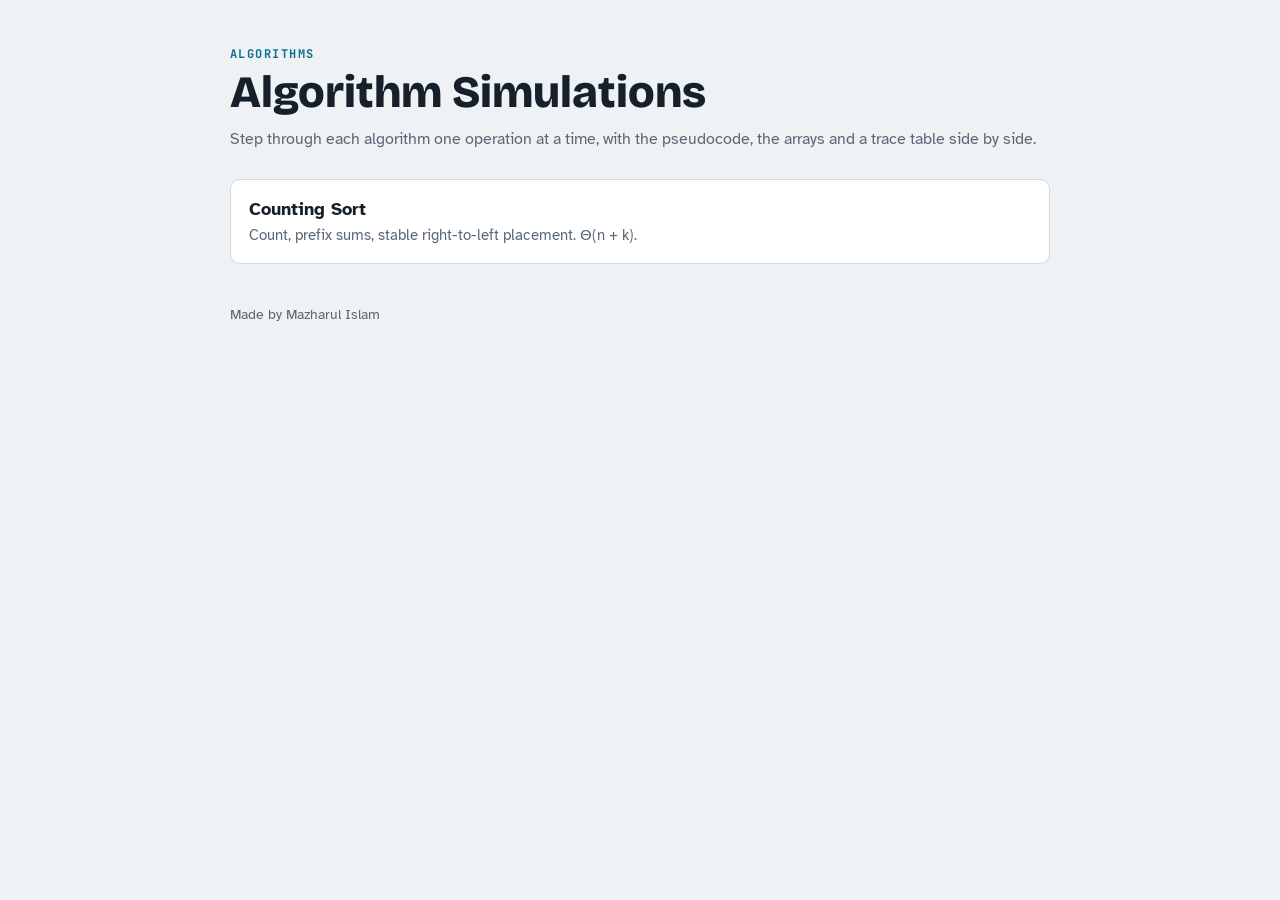
==== index.html @ f544e9cc "Add counting sort simulation" ====
<!doctype html>
<html lang="en">
<head>
<meta charset="utf-8">
<meta name="viewport" content="width=device-width, initial-scale=1">
<title>Algorithm Simulations</title>
<meta name="description" content="Interactive step-by-step simulations of algorithms by Mazharul Islam.">
<link rel="stylesheet" href="https://fonts.googleapis.com/css2?family=Atkinson+Hyperlegible:wght@400;700&family=Bricolage+Grotesque:opsz,wght@12..96,800&family=JetBrains+Mono:wght@700&display=swap">
<style>
:root{--bg:#eef2f5;--surface:#fff;--ink:#16202a;--muted:#5a6876;--line:#d3dbe3;--accent:#0a6f8c;color-scheme:light}
@media (prefers-color-scheme:dark){:root{--bg:#0e1318;--surface:#17202a;--ink:#e4ebf2;--muted:#93a2b1;--line:#2b3845;--accent:#4cb8d8;color-scheme:dark}}
*{box-sizing:border-box}
body{margin:0;background:var(--bg);color:var(--ink);font:16px/1.5 "Atkinson Hyperlegible",system-ui,sans-serif;padding:0 16px}
main{max-width:820px;margin:0 auto;padding-block:48px}
.eyebrow{font:700 .75rem/1 "JetBrains Mono",monospace;letter-spacing:.12em;text-transform:uppercase;color:var(--accent);margin:0 0 8px}
h1{font:800 clamp(2rem,5vw,2.8rem)/1.1 "Bricolage Grotesque",system-ui,sans-serif;margin:0}
p.lede{color:var(--muted);margin:10px 0 28px}
ul{list-style:none;margin:0;padding:0;display:grid;gap:12px}
a.sim{display:block;padding:16px 18px;border:1px solid var(--line);border-radius:10px;background:var(--surface);color:inherit;text-decoration:none}
a.sim:hover,a.sim:focus-visible{border-color:var(--accent)}
a.sim b{display:block;font-size:1.1rem}
a.sim span{color:var(--muted);font-size:.93rem}
footer{color:var(--muted);font-size:.88rem;margin-top:40px}
</style>
</head>
<body>
<main>
  <p class="eyebrow">Algorithms</p>
  <h1>Algorithm Simulations</h1>
  <p class="lede">Step through each algorithm one operation at a time, with the pseudocode, the arrays and a trace table side by side.</p>
  <ul>
    <li><a class="sim" href="counting-sort/"><b>Counting Sort</b><span>Count, prefix sums, stable right-to-left placement. Θ(n + k).</span></a></li>
  </ul>
  <footer>Made by Mazharul Islam</footer>
</main>
</body>
</html>
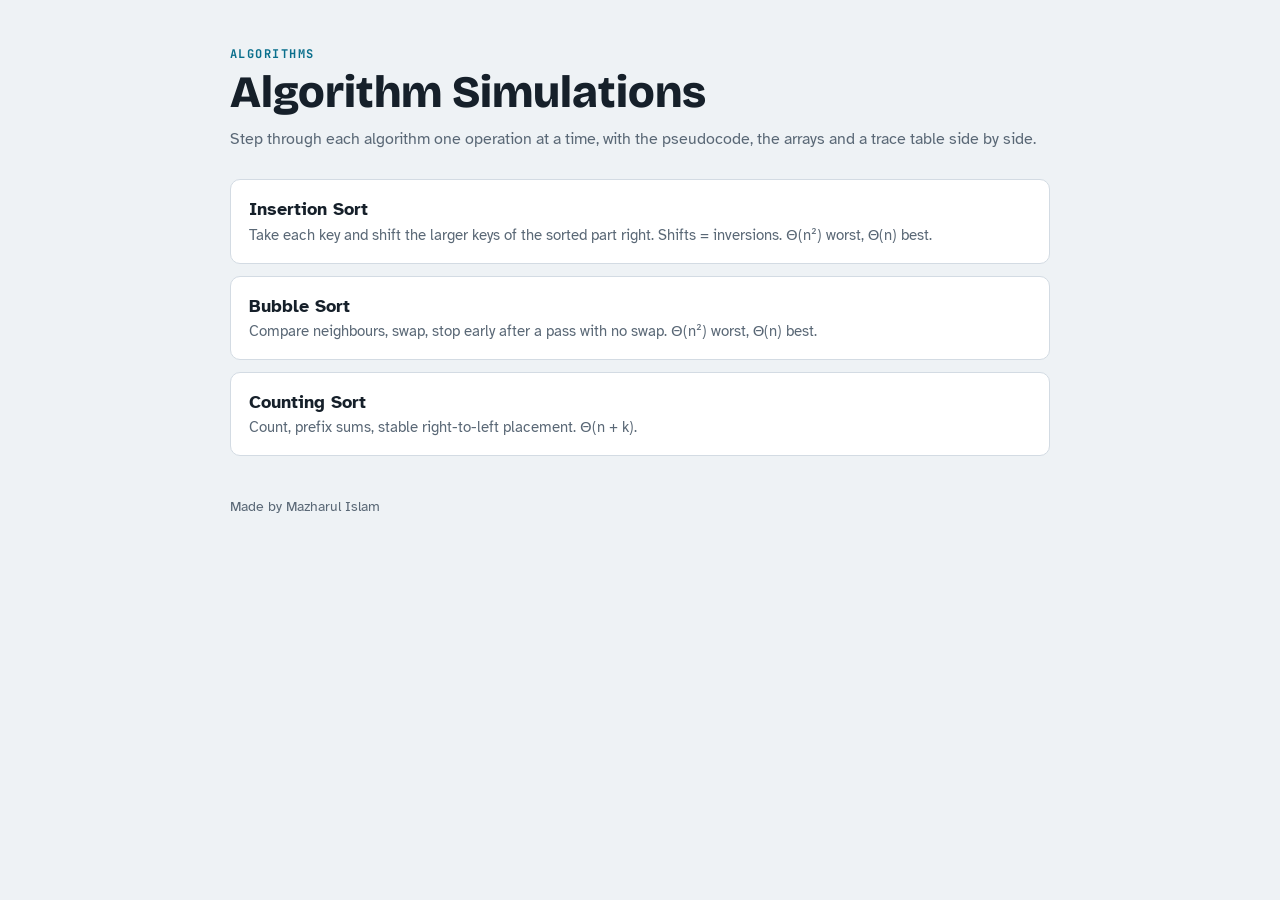
==== commit 17991b51: "Add insertion sort and bubble sort simulations; shared player and styles; fix array cell alignment" ====
--- a/index.html
+++ b/index.html
@@ -29,6 +29,8 @@
   <h1>Algorithm Simulations</h1>
   <p class="lede">Step through each algorithm one operation at a time, with the pseudocode, the arrays and a trace table side by side.</p>
   <ul>
+    <li><a class="sim" href="insertion-sort/"><b>Insertion Sort</b><span>Take each key and shift the larger keys of the sorted part right. Shifts = inversions. Θ(n²) worst, Θ(n) best.</span></a></li>
+    <li><a class="sim" href="bubble-sort/"><b>Bubble Sort</b><span>Compare neighbours, swap, stop early after a pass with no swap. Θ(n²) worst, Θ(n) best.</span></a></li>
     <li><a class="sim" href="counting-sort/"><b>Counting Sort</b><span>Count, prefix sums, stable right-to-left placement. Θ(n + k).</span></a></li>
   </ul>
   <footer>Made by Mazharul Islam</footer>
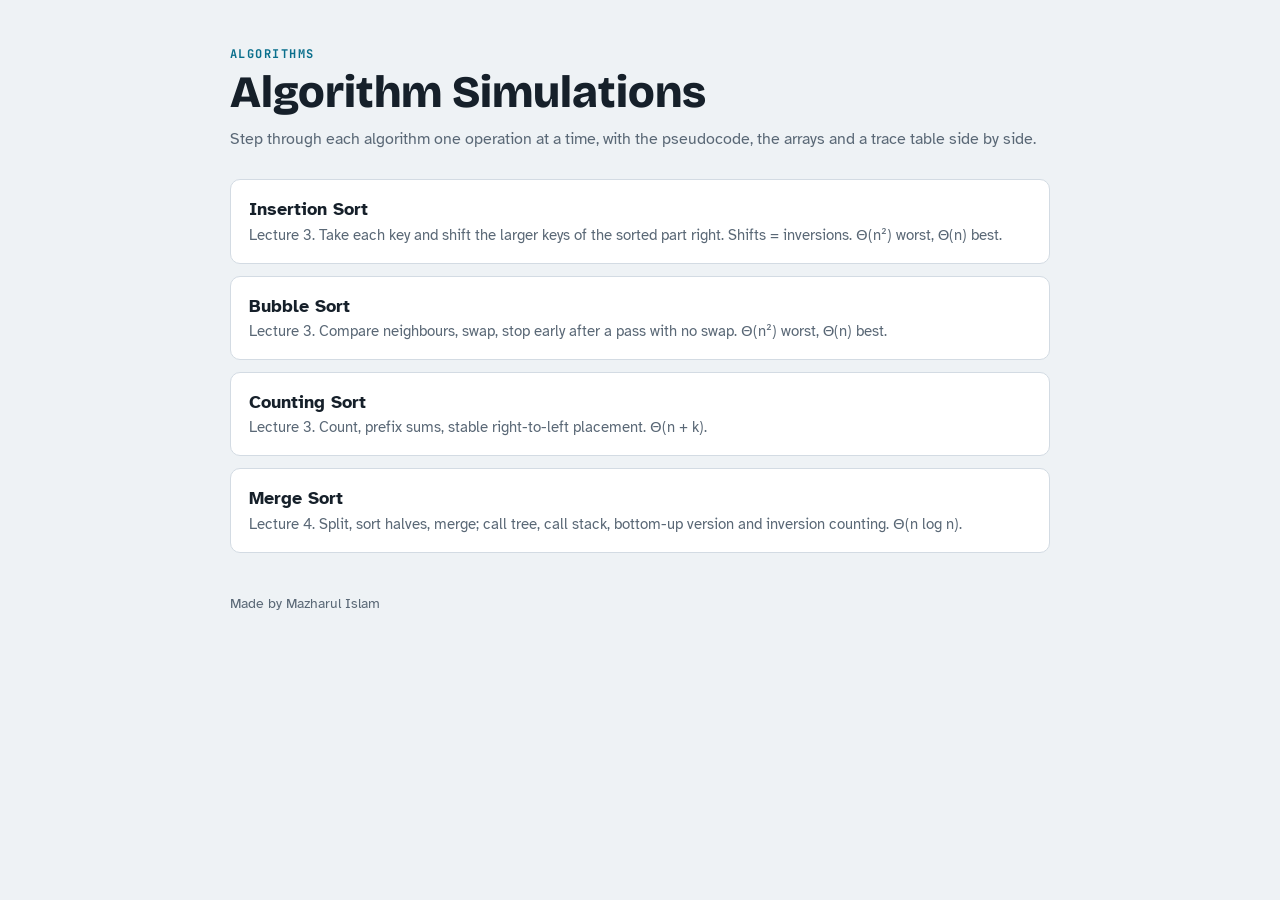
==== commit 0a4aff85: "Add merge sort simulation (Lecture 4): call tree, call stack, bottom-up version, inversion counting" ====
--- a/index.html
+++ b/index.html
@@ -29,9 +29,10 @@
   <h1>Algorithm Simulations</h1>
   <p class="lede">Step through each algorithm one operation at a time, with the pseudocode, the arrays and a trace table side by side.</p>
   <ul>
-    <li><a class="sim" href="insertion-sort/"><b>Insertion Sort</b><span>Take each key and shift the larger keys of the sorted part right. Shifts = inversions. Θ(n²) worst, Θ(n) best.</span></a></li>
-    <li><a class="sim" href="bubble-sort/"><b>Bubble Sort</b><span>Compare neighbours, swap, stop early after a pass with no swap. Θ(n²) worst, Θ(n) best.</span></a></li>
-    <li><a class="sim" href="counting-sort/"><b>Counting Sort</b><span>Count, prefix sums, stable right-to-left placement. Θ(n + k).</span></a></li>
+    <li><a class="sim" href="insertion-sort/"><b>Insertion Sort</b><span>Lecture 3. Take each key and shift the larger keys of the sorted part right. Shifts = inversions. Θ(n²) worst, Θ(n) best.</span></a></li>
+    <li><a class="sim" href="bubble-sort/"><b>Bubble Sort</b><span>Lecture 3. Compare neighbours, swap, stop early after a pass with no swap. Θ(n²) worst, Θ(n) best.</span></a></li>
+    <li><a class="sim" href="counting-sort/"><b>Counting Sort</b><span>Lecture 3. Count, prefix sums, stable right-to-left placement. Θ(n + k).</span></a></li>
+    <li><a class="sim" href="merge-sort/"><b>Merge Sort</b><span>Lecture 4. Split, sort halves, merge; call tree, call stack, bottom-up version and inversion counting. Θ(n log n).</span></a></li>
   </ul>
   <footer>Made by Mazharul Islam</footer>
 </main>
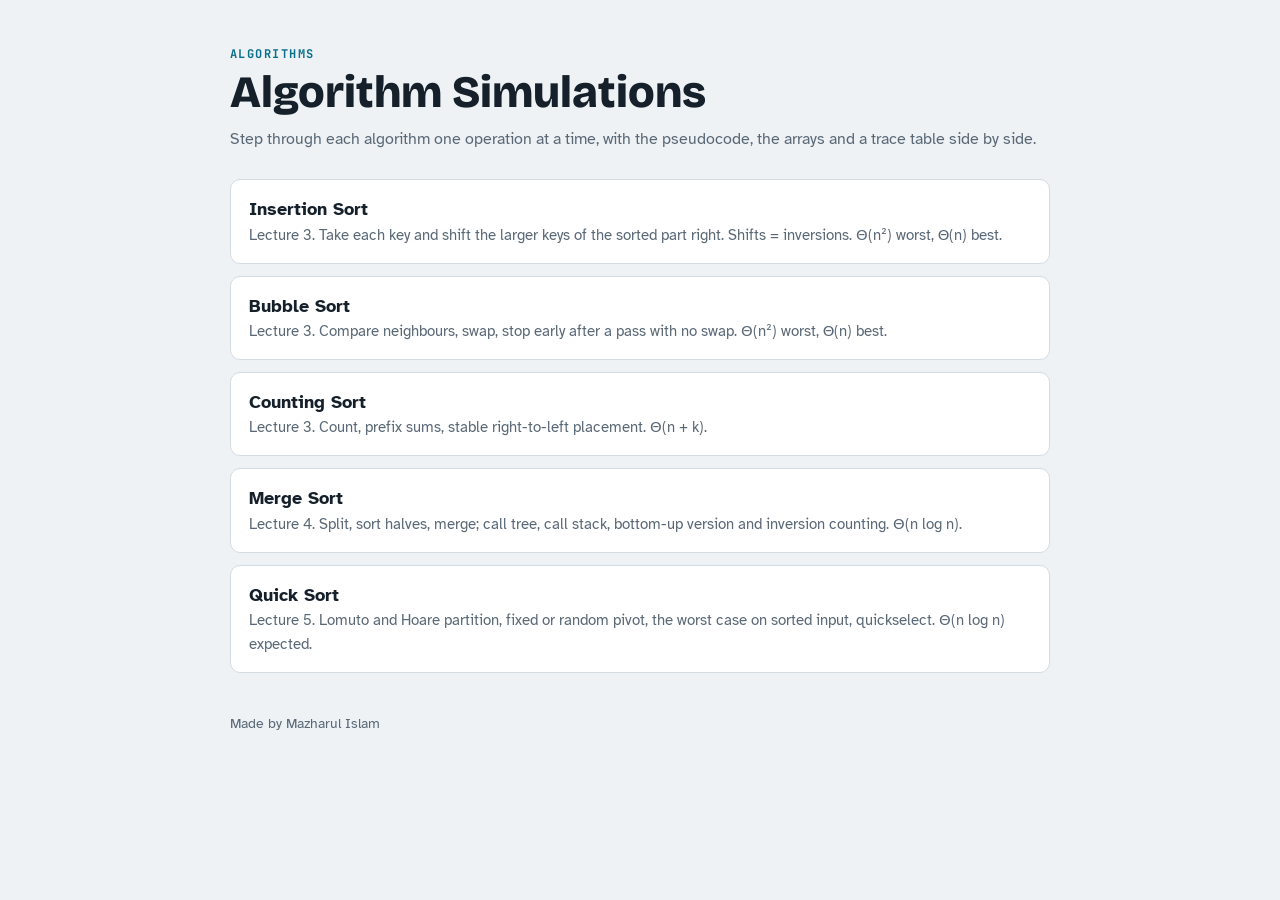
==== commit f49ae14a: "Add quick sort simulation (Lecture 5): Lomuto and Hoare partition, random pivot, quickselect" ====
--- a/index.html
+++ b/index.html
@@ -33,6 +33,7 @@
     <li><a class="sim" href="bubble-sort/"><b>Bubble Sort</b><span>Lecture 3. Compare neighbours, swap, stop early after a pass with no swap. Θ(n²) worst, Θ(n) best.</span></a></li>
     <li><a class="sim" href="counting-sort/"><b>Counting Sort</b><span>Lecture 3. Count, prefix sums, stable right-to-left placement. Θ(n + k).</span></a></li>
     <li><a class="sim" href="merge-sort/"><b>Merge Sort</b><span>Lecture 4. Split, sort halves, merge; call tree, call stack, bottom-up version and inversion counting. Θ(n log n).</span></a></li>
+    <li><a class="sim" href="quick-sort/"><b>Quick Sort</b><span>Lecture 5. Lomuto and Hoare partition, fixed or random pivot, the worst case on sorted input, quickselect. Θ(n log n) expected.</span></a></li>
   </ul>
   <footer>Made by Mazharul Islam</footer>
 </main>
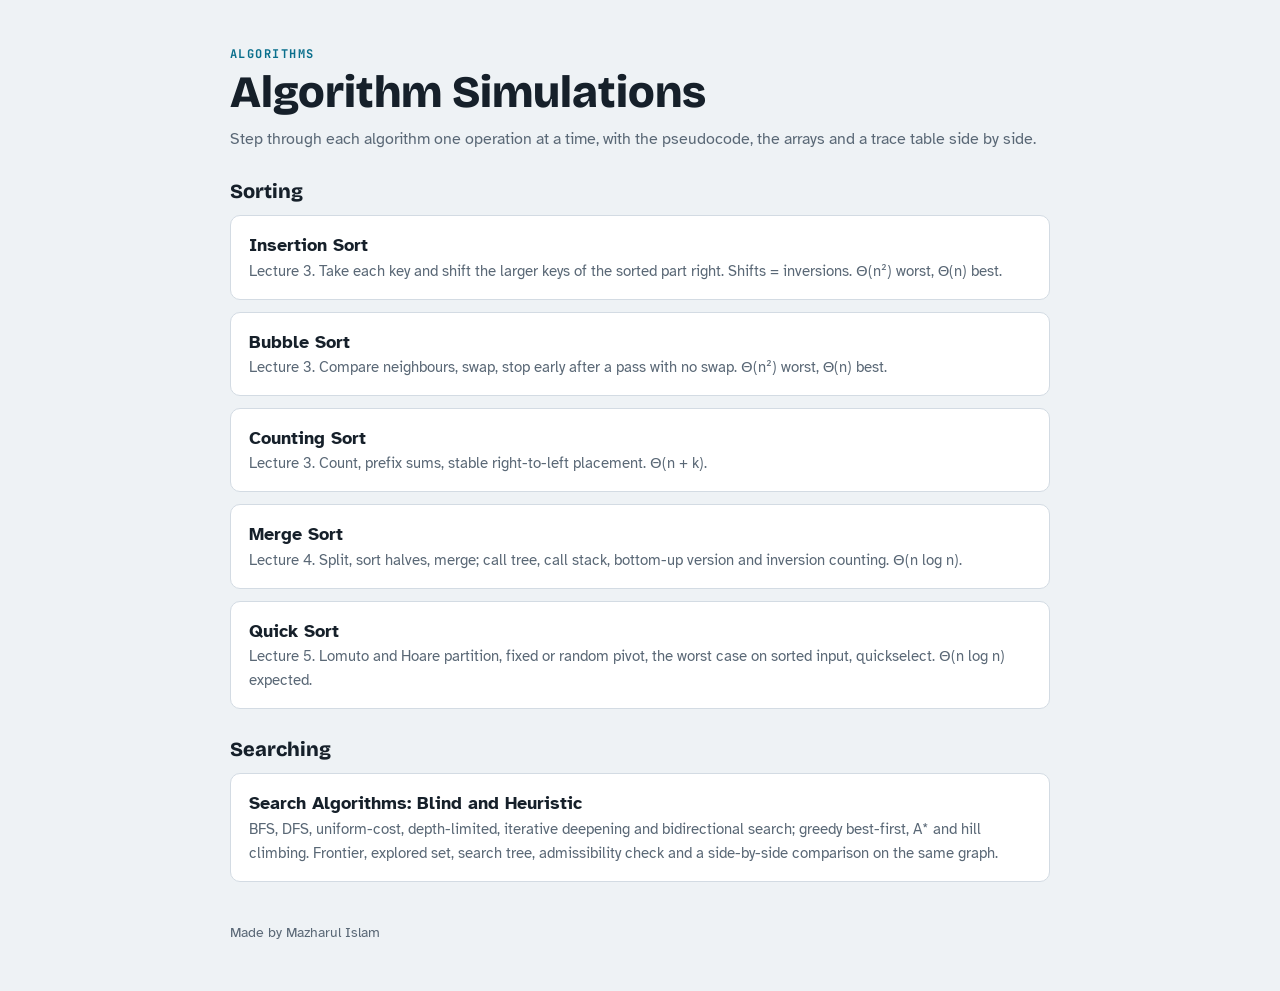
==== commit 15ebead1: "Add search algorithms simulation: blind (BFS, DFS, UCS, DLS, IDS, bidirectional) and heuristic (gree" ====
--- a/index.html
+++ b/index.html
@@ -15,6 +15,7 @@
 .eyebrow{font:700 .75rem/1 "JetBrains Mono",monospace;letter-spacing:.12em;text-transform:uppercase;color:var(--accent);margin:0 0 8px}
 h1{font:800 clamp(2rem,5vw,2.8rem)/1.1 "Bricolage Grotesque",system-ui,sans-serif;margin:0}
 p.lede{color:var(--muted);margin:10px 0 28px}
+h2{font:800 1.25rem/1.2 "Bricolage Grotesque",system-ui,sans-serif;margin:28px 0 12px}
 ul{list-style:none;margin:0;padding:0;display:grid;gap:12px}
 a.sim{display:block;padding:16px 18px;border:1px solid var(--line);border-radius:10px;background:var(--surface);color:inherit;text-decoration:none}
 a.sim:hover,a.sim:focus-visible{border-color:var(--accent)}
@@ -28,6 +29,7 @@
   <p class="eyebrow">Algorithms</p>
   <h1>Algorithm Simulations</h1>
   <p class="lede">Step through each algorithm one operation at a time, with the pseudocode, the arrays and a trace table side by side.</p>
+  <h2>Sorting</h2>
   <ul>
     <li><a class="sim" href="insertion-sort/"><b>Insertion Sort</b><span>Lecture 3. Take each key and shift the larger keys of the sorted part right. Shifts = inversions. Θ(n²) worst, Θ(n) best.</span></a></li>
     <li><a class="sim" href="bubble-sort/"><b>Bubble Sort</b><span>Lecture 3. Compare neighbours, swap, stop early after a pass with no swap. Θ(n²) worst, Θ(n) best.</span></a></li>
@@ -35,6 +37,10 @@
     <li><a class="sim" href="merge-sort/"><b>Merge Sort</b><span>Lecture 4. Split, sort halves, merge; call tree, call stack, bottom-up version and inversion counting. Θ(n log n).</span></a></li>
     <li><a class="sim" href="quick-sort/"><b>Quick Sort</b><span>Lecture 5. Lomuto and Hoare partition, fixed or random pivot, the worst case on sorted input, quickselect. Θ(n log n) expected.</span></a></li>
   </ul>
+  <h2>Searching</h2>
+  <ul>
+    <li><a class="sim" href="search/"><b>Search Algorithms: Blind and Heuristic</b><span>BFS, DFS, uniform-cost, depth-limited, iterative deepening and bidirectional search; greedy best-first, A* and hill climbing. Frontier, explored set, search tree, admissibility check and a side-by-side comparison on the same graph.</span></a></li>
+  </ul>
   <footer>Made by Mazharul Islam</footer>
 </main>
 </body>
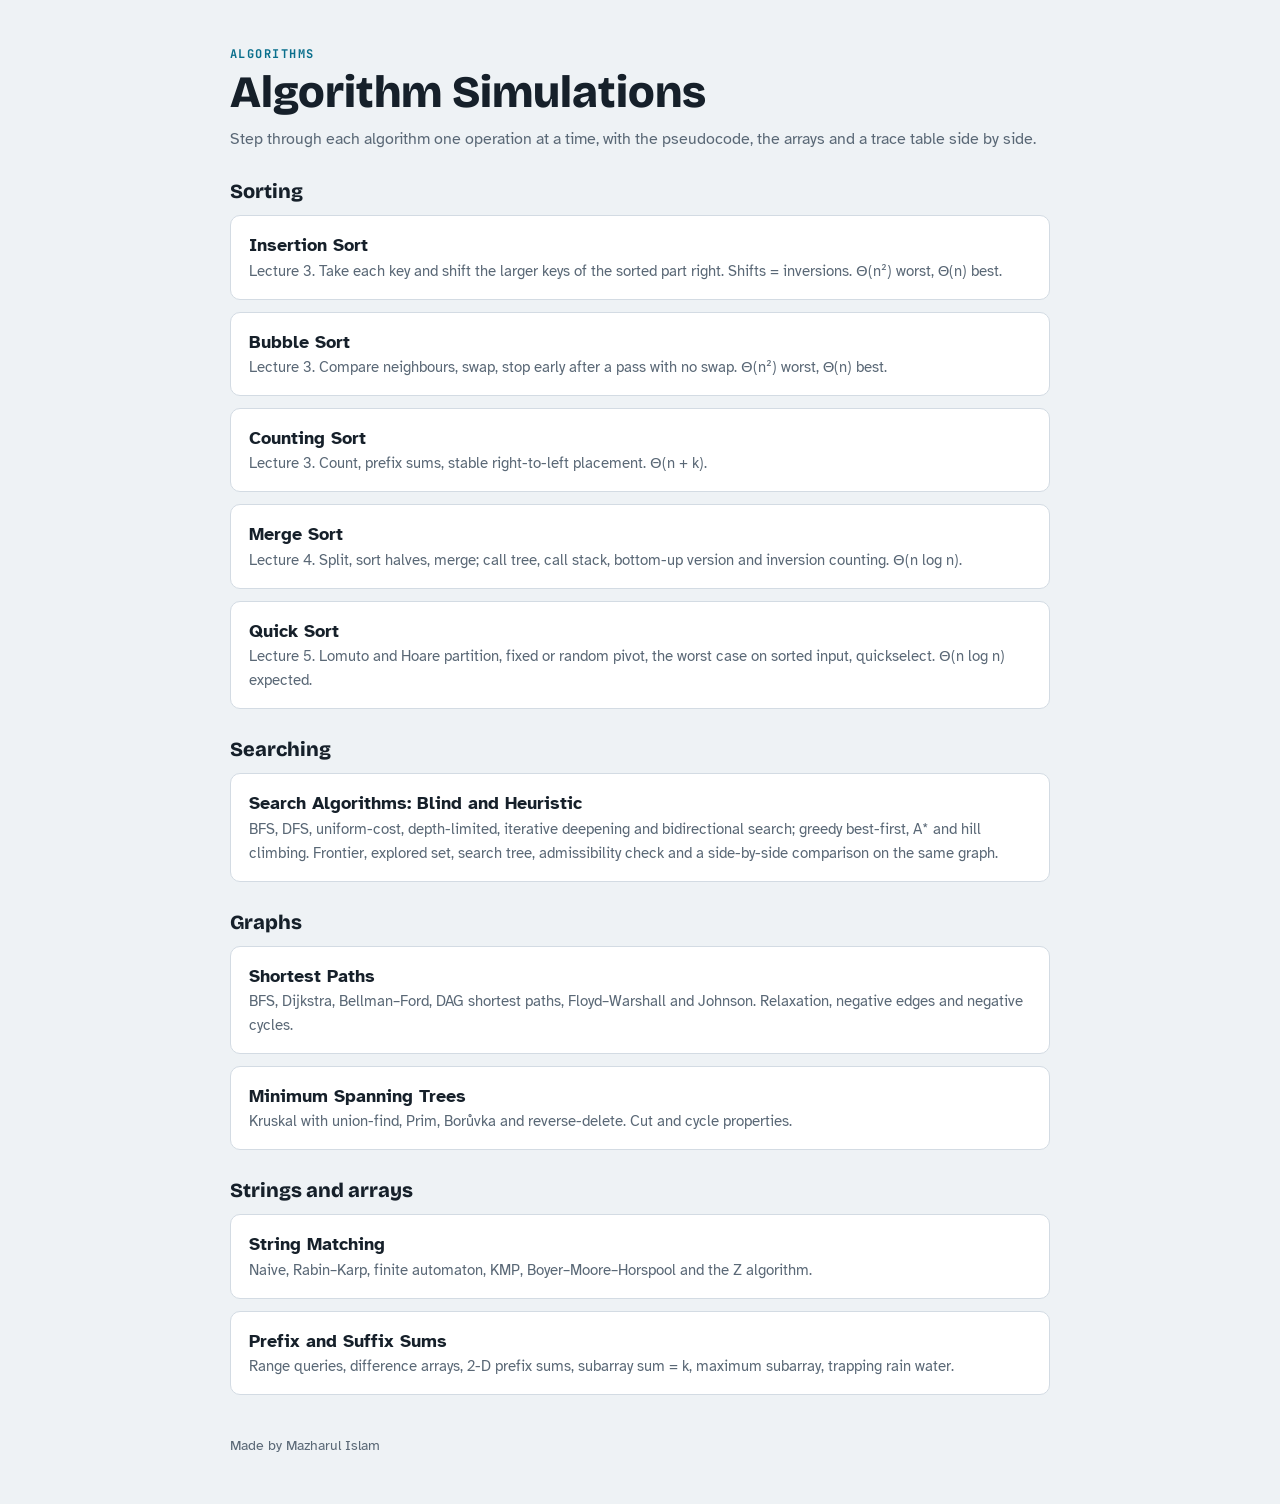
==== commit d9900071: "Add shortest path, MST, string matching and prefix/suffix sum simulations Shortest paths: BFS, Dijks" ====
--- a/index.html
+++ b/index.html
@@ -41,6 +41,16 @@
   <ul>
     <li><a class="sim" href="search/"><b>Search Algorithms: Blind and Heuristic</b><span>BFS, DFS, uniform-cost, depth-limited, iterative deepening and bidirectional search; greedy best-first, A* and hill climbing. Frontier, explored set, search tree, admissibility check and a side-by-side comparison on the same graph.</span></a></li>
   </ul>
+  <h2>Graphs</h2>
+  <ul>
+    <li><a class="sim" href="shortest-path/"><b>Shortest Paths</b><span>BFS, Dijkstra, Bellman–Ford, DAG shortest paths, Floyd–Warshall and Johnson. Relaxation, negative edges and negative cycles.</span></a></li>
+    <li><a class="sim" href="mst/"><b>Minimum Spanning Trees</b><span>Kruskal with union-find, Prim, Borůvka and reverse-delete. Cut and cycle properties.</span></a></li>
+  </ul>
+  <h2>Strings and arrays</h2>
+  <ul>
+    <li><a class="sim" href="string-matching/"><b>String Matching</b><span>Naive, Rabin–Karp, finite automaton, KMP, Boyer–Moore–Horspool and the Z algorithm.</span></a></li>
+    <li><a class="sim" href="prefix-sum/"><b>Prefix and Suffix Sums</b><span>Range queries, difference arrays, 2-D prefix sums, subarray sum = k, maximum subarray, trapping rain water.</span></a></li>
+  </ul>
   <footer>Made by Mazharul Islam</footer>
 </main>
 </body>
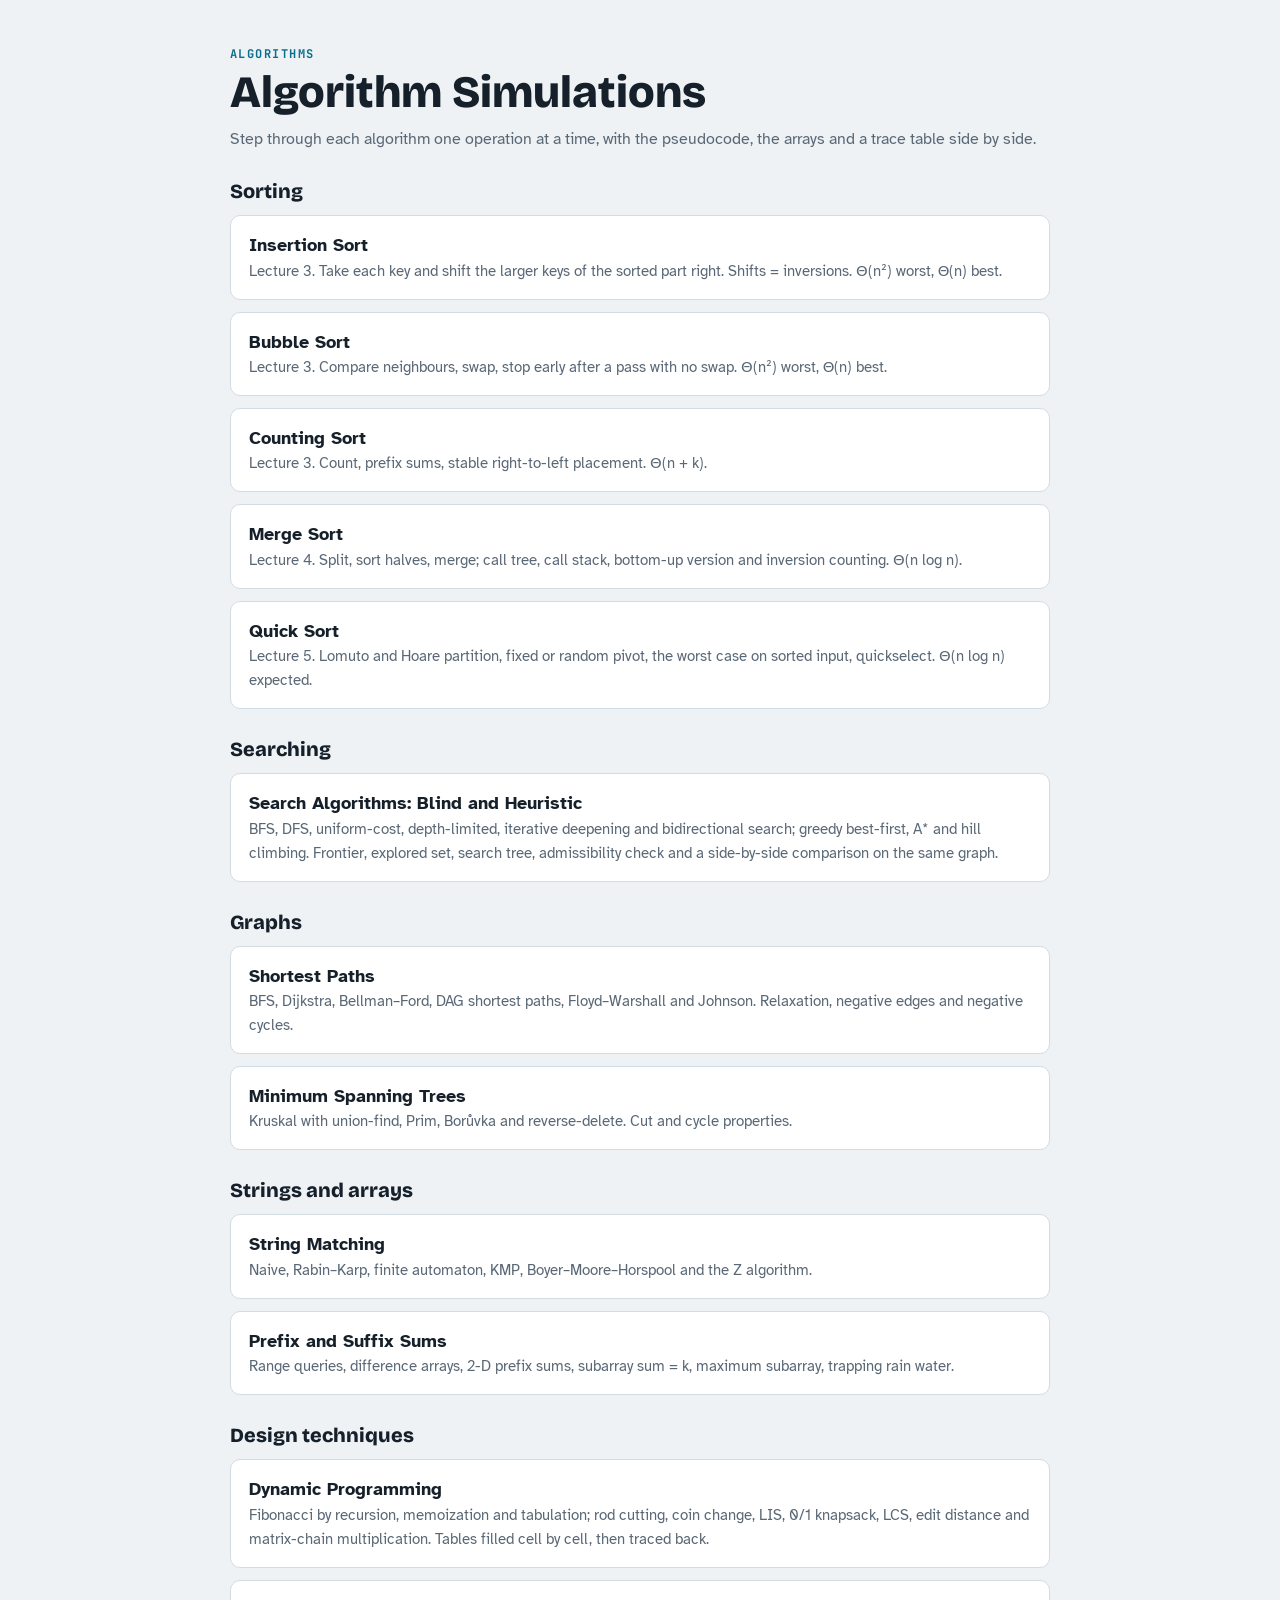
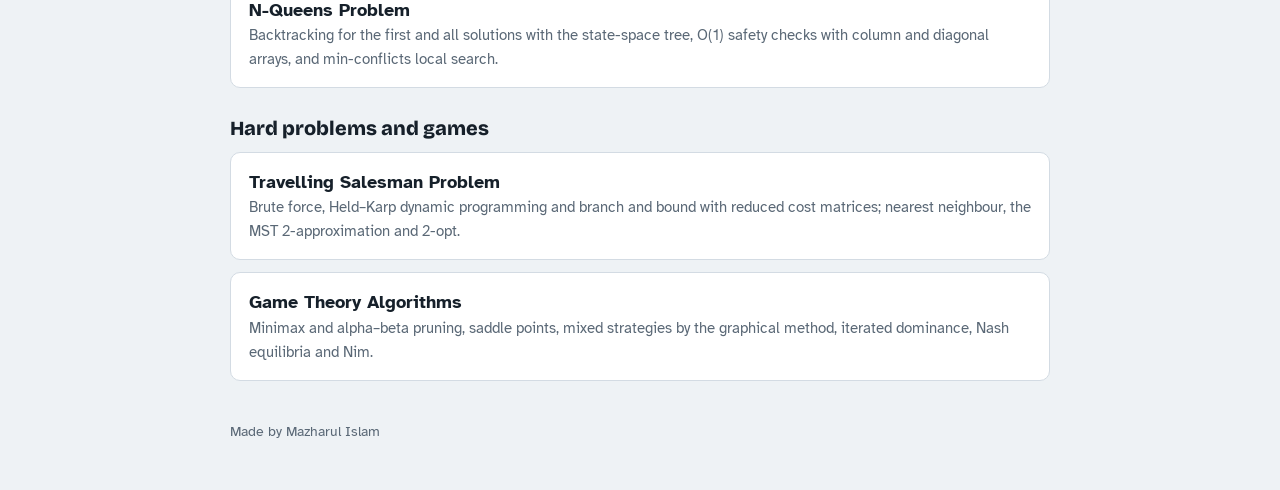
==== commit 0b6ad3ab: "Add dynamic programming, N-Queens, TSP and game theory simulations; full topic nav - dynamic-program" ====
--- a/index.html
+++ b/index.html
@@ -51,6 +51,16 @@
     <li><a class="sim" href="string-matching/"><b>String Matching</b><span>Naive, Rabin–Karp, finite automaton, KMP, Boyer–Moore–Horspool and the Z algorithm.</span></a></li>
     <li><a class="sim" href="prefix-sum/"><b>Prefix and Suffix Sums</b><span>Range queries, difference arrays, 2-D prefix sums, subarray sum = k, maximum subarray, trapping rain water.</span></a></li>
   </ul>
+  <h2>Design techniques</h2>
+  <ul>
+    <li><a class="sim" href="dynamic-programming/"><b>Dynamic Programming</b><span>Fibonacci by recursion, memoization and tabulation; rod cutting, coin change, LIS, 0/1 knapsack, LCS, edit distance and matrix-chain multiplication. Tables filled cell by cell, then traced back.</span></a></li>
+    <li><a class="sim" href="n-queens/"><b>N-Queens Problem</b><span>Backtracking for the first and all solutions with the state-space tree, O(1) safety checks with column and diagonal arrays, and min-conflicts local search.</span></a></li>
+  </ul>
+  <h2>Hard problems and games</h2>
+  <ul>
+    <li><a class="sim" href="tsp/"><b>Travelling Salesman Problem</b><span>Brute force, Held–Karp dynamic programming and branch and bound with reduced cost matrices; nearest neighbour, the MST 2-approximation and 2-opt.</span></a></li>
+    <li><a class="sim" href="game-theory/"><b>Game Theory Algorithms</b><span>Minimax and alpha–beta pruning, saddle points, mixed strategies by the graphical method, iterated dominance, Nash equilibria and Nim.</span></a></li>
+  </ul>
   <footer>Made by Mazharul Islam</footer>
 </main>
 </body>
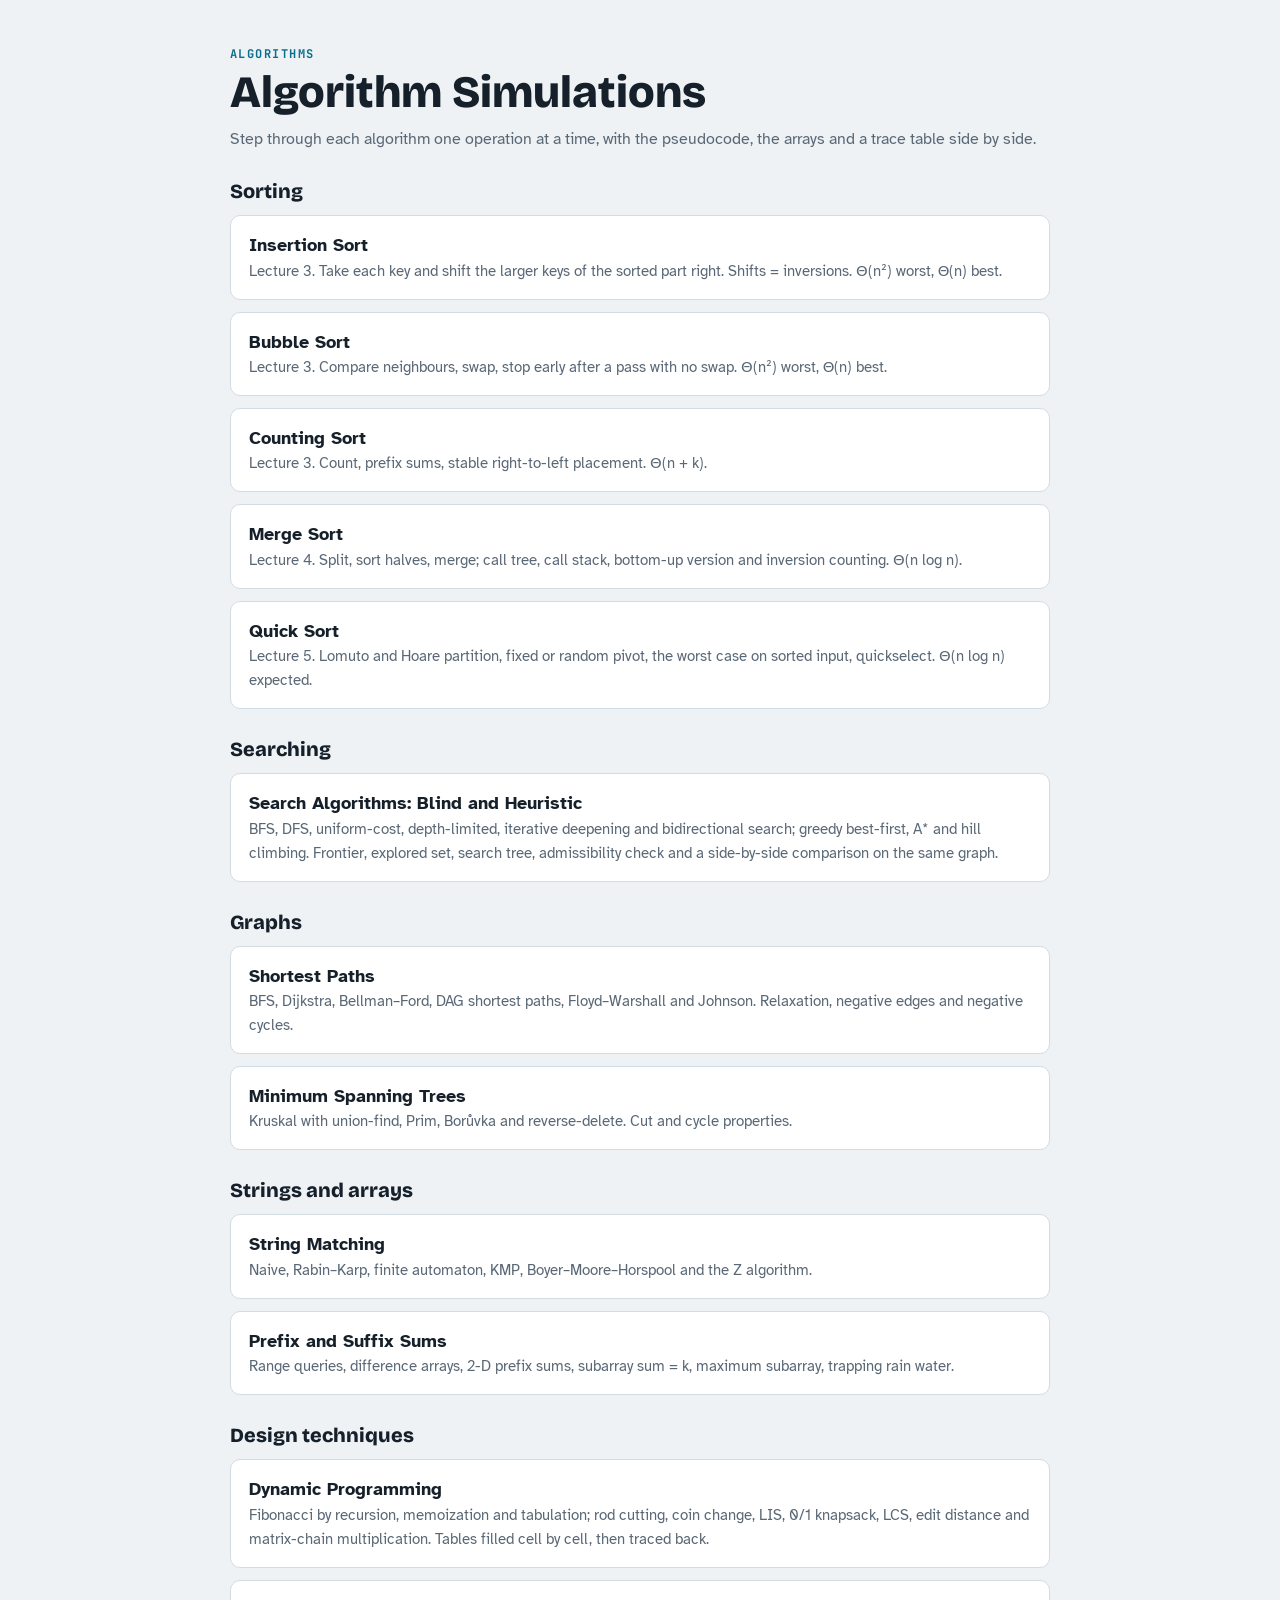
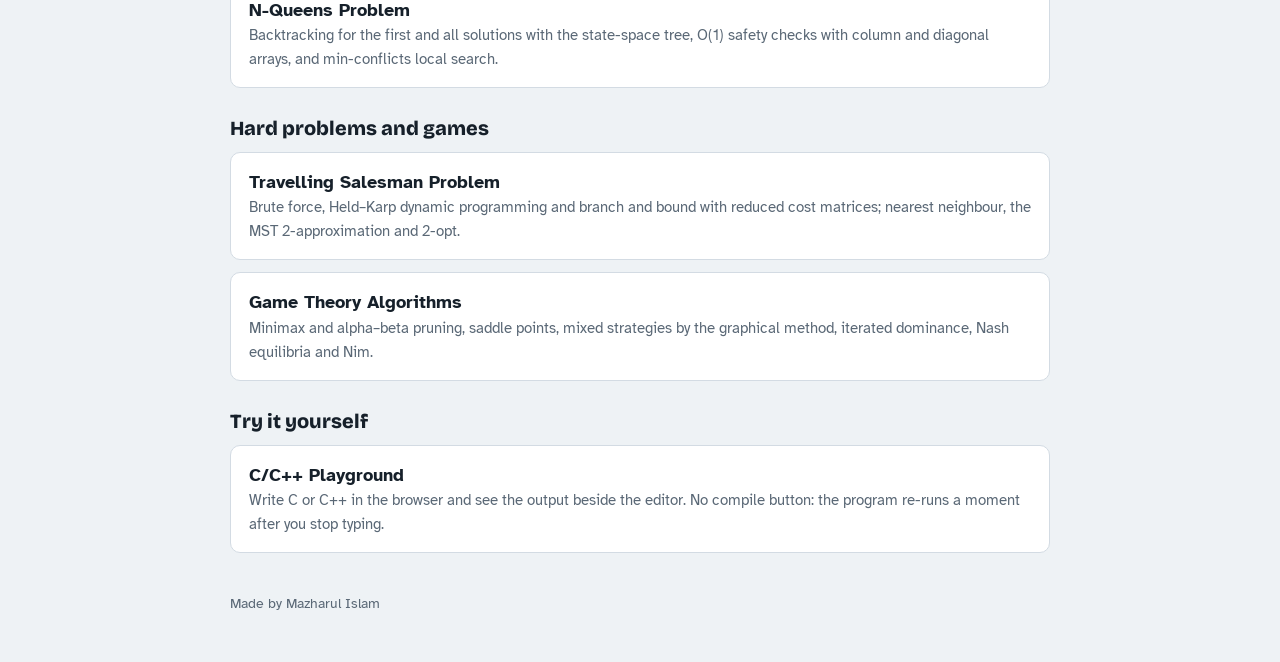
==== commit f00b322f: "Link the C/C++ playground from the home page" ====
--- a/index.html
+++ b/index.html
@@ -61,6 +61,10 @@
     <li><a class="sim" href="tsp/"><b>Travelling Salesman Problem</b><span>Brute force, Held–Karp dynamic programming and branch and bound with reduced cost matrices; nearest neighbour, the MST 2-approximation and 2-opt.</span></a></li>
     <li><a class="sim" href="game-theory/"><b>Game Theory Algorithms</b><span>Minimax and alpha–beta pruning, saddle points, mixed strategies by the graphical method, iterated dominance, Nash equilibria and Nim.</span></a></li>
   </ul>
+  <h2>Try it yourself</h2>
+  <ul>
+    <li><a class="sim" href="https://mazhar1807102.github.io/c-cpp-playground/"><b>C/C++ Playground</b><span>Write C or C++ in the browser and see the output beside the editor. No compile button: the program re-runs a moment after you stop typing.</span></a></li>
+  </ul>
   <footer>Made by Mazharul Islam</footer>
 </main>
 </body>
